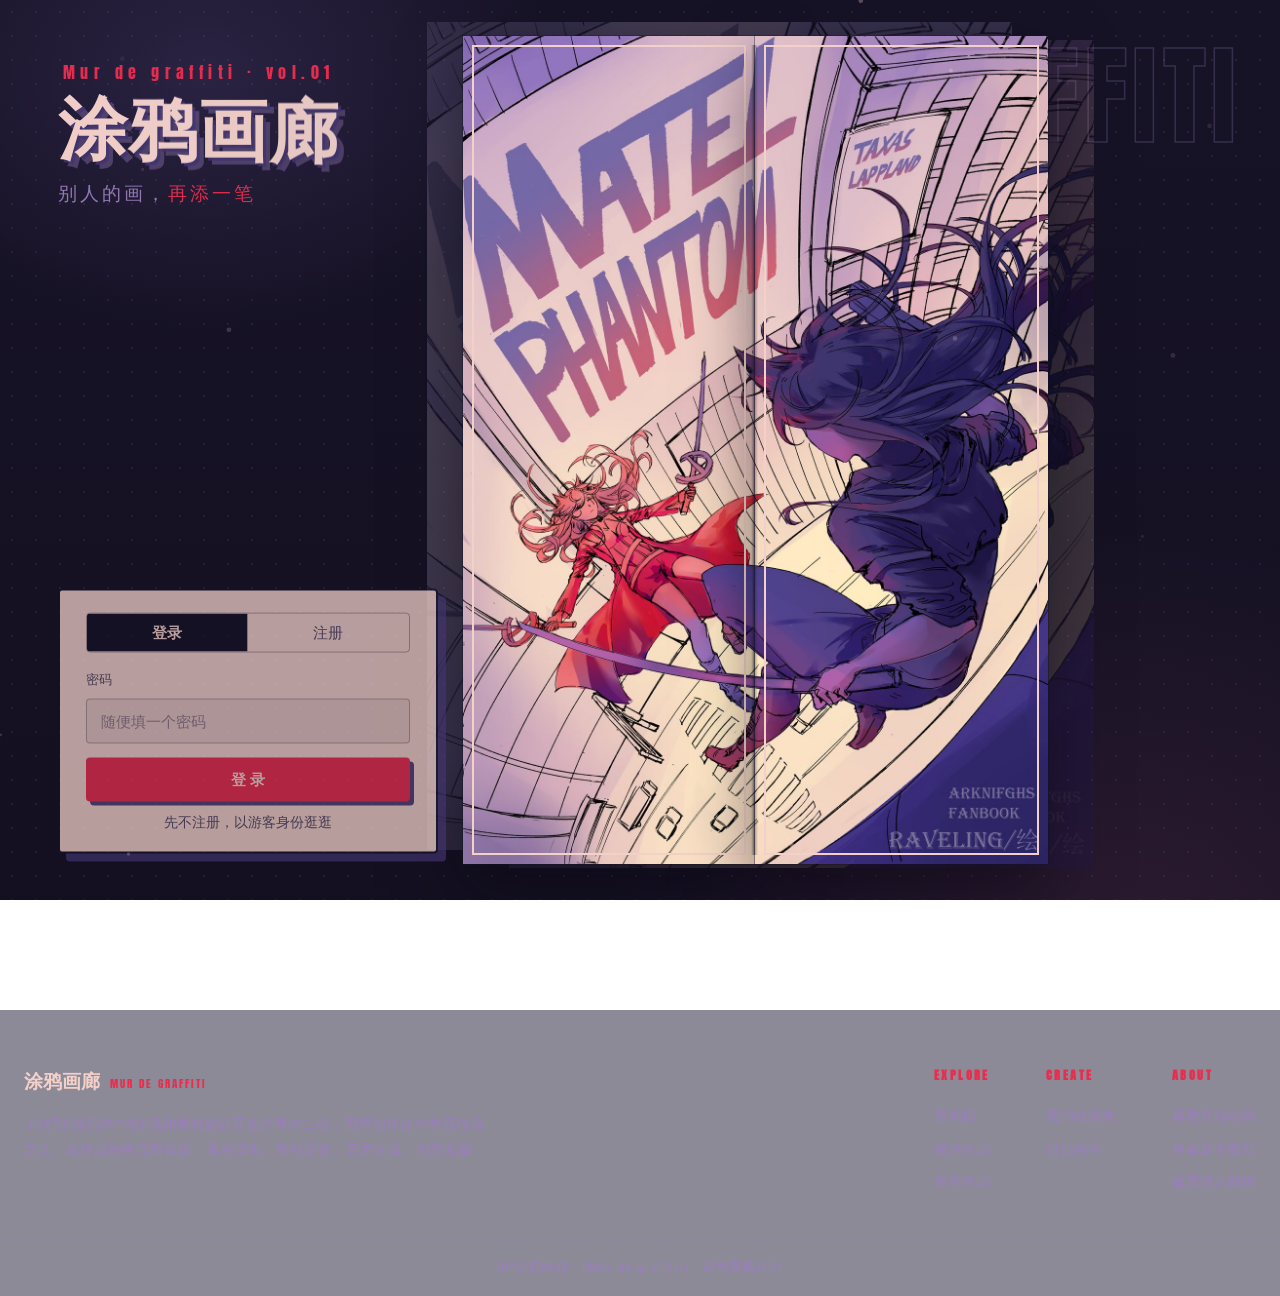
==== index.html @ 7ee77862 "AI 涂鸦画廊 demo：纯前端同人画廊（作品集浏览 / 3D 书本 / 涂鸦二次创作 / 发布 / 收藏拼贴）" ====
<!DOCTYPE html>
<html lang="zh-CN">
<head>
<meta charset="UTF-8">
<meta name="viewport" content="width=device-width, initial-scale=1.0">
<title>AI“涂鸦画廊” Mur de graffiti</title>
<meta name="description" content="AI“涂鸦画廊”：在他人作品上新建图层涂鸦、二次创作的社区画廊。作品按作品集陈列，首页是同人志封面式的整屏海报，翻开任意一集就是一整本书，每一页都欢迎你再添一笔。">
<link rel="icon" href="data:image/svg+xml,%3Csvg xmlns='http://www.w3.org/2000/svg' viewBox='0 0 64 64'%3E%3Crect width='64' height='64' rx='4' fill='%23171327'/%3E%3Ccircle cx='32' cy='33' r='15' fill='%23E82E4F'/%3E%3Ccircle cx='17' cy='16' r='3.5' fill='%239A7FBC'/%3E%3Ccircle cx='48' cy='13' r='2.5' fill='%23F3D1CA'/%3E%3C/svg%3E">
<link rel="stylesheet" href="css/common.css">
<style>
/* ================= 登录门（第一屏）：参考画作印在双开门上的海报 ================= */
.gate { position: fixed; inset: 0; z-index: 100; overflow: hidden; perspective: 1500px; --gate-shift: clamp(44px, 9vw, 150px); }
/* 深底：不透明底层单独一层（开门时淡出，让后面的首页透出来） */
.gate-back {
  position: absolute; inset: 0; z-index: 0;
  background:
    radial-gradient(560px 420px at 16% 8%, rgba(110, 90, 162, .22), transparent 62%),
    radial-gradient(900px 700px at 88% 104%, rgba(168, 80, 126, .16), transparent 58%),
    radial-gradient(rgba(154, 127, 188, .12) 1px, transparent 1.4px) 0 0 / 24px 24px,
    linear-gradient(180deg, #171327, #141021);
}
/* 底层装饰：印刷大字（反差字体撑起纯色底）+ 两层同画的错版回声（慢速浮动，制造纵深） */
.gate-bg { position: absolute; inset: 0; z-index: 1; pointer-events: none; }
.gate-outline {
  position: absolute; right: 3vw; top: 5vh;
  font-family: var(--font-en); font-size: clamp(58px, 8.5vw, 150px);
  letter-spacing: .05em; line-height: .95; text-align: right; white-space: nowrap;
  color: transparent; -webkit-text-stroke: 1.5px rgba(154, 127, 188, .26);
}
.gate-echo {
  position: absolute; left: calc(50% + var(--gate-shift)); top: 50%;
  width: 65vh; height: 92vh;
  background: url('assets/gate-bg.jpg') center / cover no-repeat;
  opacity: .22;
  animation: echoBob 9s ease-in-out infinite alternate;
}
.gate-echo.e1 {
  margin: calc(-46vh - 14px) 0 0 calc(-32.5vh - 36px);
  filter: sepia(1) hue-rotate(215deg) saturate(1.1) brightness(.9);
}
.gate-echo.e2 {
  margin: calc(-46vh + 4px) 0 0 calc(-32.5vh + 46px);
  filter: saturate(1.35) contrast(1.1); opacity: .16;
  animation-delay: -4.5s;
}
@keyframes echoBob {
  from { transform: translateY(-9px) rotate(-1.2deg); }
  to { transform: translateY(9px) rotate(1.2deg); }
}
/* 双开门：海报印在门上，中缝对开（门体透明，只有画；鼠标 3D 倾斜作用在这层） */
.gate-doors { position: absolute; inset: 0; z-index: 3; pointer-events: none; transform-style: preserve-3d; }
.door { position: absolute; top: 0; bottom: 0; width: 50%; transform-style: preserve-3d; }
.door.left { left: 0; transform-origin: left center; }
.door.right { right: 0; transform-origin: right center; }
.poster-piece {
  position: absolute; top: 50%; margin-top: -46vh;
  width: 32.5vh; height: 92vh;
  background: url('assets/gate-bg.jpg') no-repeat; background-size: 65vh auto;
  box-shadow: 0 0 0 1px rgba(23, 19, 39, .38), 0 24px 60px rgba(8, 6, 18, .5);
}
.door.left .poster-piece { right: calc(-1 * var(--gate-shift)); background-position: left center; }
.door.right .poster-piece { left: var(--gate-shift); background-position: right center; }
/* 画框纸边 + 中缝折痕 */
.poster-piece::after {
  content: ""; position: absolute; inset: 9px;
  border: 2px solid #F3D1CA; pointer-events: none;
}
.door.left .poster-piece::before, .door.right .poster-piece::before {
  content: ""; position: absolute; top: 9px; bottom: 9px; width: 7px;
  background: linear-gradient(90deg, transparent, rgba(23, 19, 39, .35), transparent);
}
.door.left .poster-piece::before { right: -4px; }
.door.right .poster-piece::before { left: -4px; }
/* 内容层：标题左上 + 卡片左下，登录不居中，画占右边 */
.gate-content {
  position: absolute; inset: 0; z-index: 5;
  display: flex; flex-direction: column; justify-content: space-between; align-items: flex-start;
  padding: clamp(24px, 4.5vw, 60px);
  pointer-events: none;
}
.gate-content > * { pointer-events: auto; }
.gate-top { max-width: 42vw; }
.gate-en {
  font-family: var(--font-en); font-size: clamp(12px, 2vw, 16px);
  letter-spacing: .34em; color: var(--amber); text-indent: .34em;
}
.gate-title {
  font-family: var(--font-display); font-weight: 800;
  font-size: clamp(46px, 5.4vw, 92px); line-height: 1.1;
  color: var(--cream); letter-spacing: .02em; margin-top: 4px;
  text-shadow: 3px 3px 0 rgba(67, 53, 114, .85), 7px 7px 0 rgba(154, 127, 188, .38);
}
.gate-title .char { display: inline-block; }
.gate-sub { color: var(--cream-dim); font-size: clamp(15px, 2.2vw, 19px); letter-spacing: .16em; margin-top: 10px; }
.gate-sub em { font-style: normal; color: var(--amber); }
/* 登录卡：灰粉纸底 + 墨色文字（与深色背景形成强反差），硬阴影印章感 */
.gate-card {
  width: min(380px, max(0px, calc(50vw + var(--gate-shift) - 32.5vh - 60px)));
  background: #F3D1CA; color: #171327;
  border: 2px solid #171327; border-radius: var(--r-panel);
  box-shadow: 8px 8px 0 rgba(67, 53, 114, .9);
  padding: 22px 26px 20px; text-align: left;
}
.gate-card .field { margin-bottom: 14px; }
.gate-card .field label { color: #5A4A66; }
.gate-card .field input {
  background: rgba(23, 19, 39, .06);
  border: 1px solid rgba(23, 19, 39, .28); border-radius: var(--r-input);
  color: #171327; font-size: 15px;
}
.gate-card .field input::placeholder { color: rgba(90, 74, 102, .6); }
.gate-card .field input:focus { border-color: var(--amber); background: rgba(232, 46, 79, .05); outline: none; }
.gate-tabs {
  display: flex; margin-bottom: 16px;
  border: 1px solid rgba(23, 19, 39, .32); border-radius: var(--r-btn); overflow: hidden;
}
.gate-tabs button {
  flex: 1; padding: 9px; background: transparent; color: #5A4A66;
  border: 0; font-size: 15px; font-weight: 500;
  transition: background .2s, color .2s;
}
.gate-tabs button + button { border-left: 1px solid rgba(23, 19, 39, .32); }
.gate-tabs button.active { background: #171327; color: #F3D1CA; font-weight: 700; }
.guest-btn {
  display: block; margin: 12px auto 0; background: none; border: 0;
  color: #5A4A66; font-size: 13.5px;
}
.guest-btn:hover { color: var(--amber-deep); }
.gate-fx { position: absolute; inset: 0; z-index: 6; width: 100%; height: 100%; pointer-events: none; }
@media (prefers-reduced-motion: reduce) {
  .gate-echo { animation: none; }
}

/* ================= 首页 hero：整屏同人志封面海报 ================= */
.hero {
  --ht: clamp(88px, 10vw, 152px);   /* 主标题字号：比主作品收敛，让中间的画更突出 */
  /* 一整屏：登录门开后首页就是一张完整的封面海报，所有内容都在这一屏里 */
  /* 注意：不设 overflow:hidden——祖先裁剪会让 preserve-3d 的螺旋首帧画不出来（悬停才补） */
  position: relative; min-height: 100dvh;
}
/* 半调网点：海报印刷颗粒（极淡，垫底） */
.hero::before {
  content: ""; position: absolute; inset: 0; z-index: 0; pointer-events: none;
  background-image: radial-gradient(rgba(154, 127, 188, .14) 1px, transparent 1.4px);
  background-size: 24px 24px;
}
.hero-main { position: absolute; inset: 0; z-index: 1; }

/* 背景印刷字（垫底的慢视差层） */
.hero-masthead {
  position: absolute; left: calc(clamp(28px, 4vw, 56px) + 6px);
  top: calc(124px + var(--ht) * 1.02 + 62px);
  z-index: 1;
  font-family: var(--font-en); font-size: clamp(30px, 3.4vw, 52px);
  letter-spacing: .18em; line-height: 1; white-space: nowrap;
  color: transparent; -webkit-text-stroke: 1px rgba(154, 127, 188, .3);
  pointer-events: none;
}

/* 超大主标题：构图主体，主作品在它正下方，不压字 */
.hero-title {
  position: absolute; left: clamp(28px, 4vw, 56px); top: 92px; z-index: 1;
  font-size: var(--ht); line-height: 1.02; font-weight: 800;
  color: var(--cream); letter-spacing: .01em;
  text-shadow: 3px 3px 0 rgba(67, 53, 114, .85), 7px 7px 0 rgba(154, 127, 188, .38);
}
.hero-title .t-line { display: block; overflow: hidden; white-space: nowrap; padding: 0 10px 14px 0; }
.hero-title .char { display: inline-block; }
/* 副行：明显小于主标题，与主题区分 */
.t-sub {
  position: absolute; left: calc(clamp(28px, 4vw, 56px) + 10px);
  top: calc(124px + var(--ht) * 1.02 + 18px);
  z-index: 3;
  font-size: clamp(17px, 1.9vw, 26px); font-weight: 700;
  color: var(--cream); letter-spacing: .05em;
}
.t-sub em { font-style: normal; color: var(--amber); }

/* 主作品：竖版海报比例，直角 + 双层硬阴影（套色错位）。
   top 与标题同源：标题 top 92 + 行高 1.02×ht + 底部 padding 14 + 2px 间隙 → 海报上沿正好
   压在标题块下沿，不再遮字；高度由 home.js 裁剪，下沿止于胶片条上方，互不重叠 */
.hero-stage {
  position: absolute; z-index: 2;
  /* 左移给右上角的双螺旋塔让位（home.js plateDims 里同源镜像这个 41vw） */
  left: clamp(470px, 41vw, 650px);
  top: calc(92px + var(--ht) * 1.02 + 16px);
  width: var(--pw, 400px); height: var(--ph, 566px);
}
.hero-art { position: absolute; inset: 0; display: block; transform: rotate(-2deg); }
/* 两片套色阴影：跟在作品后面，视差时反向微移 */
.ha-sh { position: absolute; inset: 14px 0 0 14px; background: #433572; }
.ha-sh.s1 { margin: 11px 0 0 11px; z-index: 1; }
.ha-sh.s2 { margin: 22px 0 0 22px; background: rgba(110, 90, 162, .45); z-index: 0; }
.ha-reg {
  position: absolute; inset: 0; z-index: 2;
  background: #F3D1CA; overflow: hidden;
}
.ha-reg img {
  position: absolute; inset: 0; width: 100%; height: 100%; object-fit: cover;
}
/* 印刷画框：纸边 + 细墨线 */
.ha-reg::after {
  content: ""; position: absolute; inset: 9px; z-index: 3; pointer-events: none;
  border: 2px solid #F3D1CA;
  box-shadow: 0 0 0 1px rgba(23, 19, 39, .38);
}

/* 核心操作「再添一笔」：海报印章（随主作品同组视差，最后落位） */
/* 印章左移贴在海报右下角：右缘退到塔的卡片可达区之外（塔加高后卡片会扫到这里，别叠上） */
.hero-cta { position: absolute; z-index: 4; left: calc(100% - 50px); top: 56%; display: block; }
.hero-stage.landscape .hero-cta { left: auto; right: 18px; top: auto; bottom: 18px; }
.hc-stamp {
  display: flex; flex-direction: column; align-items: center; gap: 1px;
  padding: 13px 26px 12px;
  background: var(--amber); color: #F3D1CA;
  border: 3px solid #F3D1CA; outline: 2px solid #171327;
  transform: rotate(4deg);
  box-shadow: 6px 6px 0 rgba(67, 53, 114, .9);
  transition: transform .18s;
}
.hero-cta:hover .hc-stamp { transform: rotate(2deg) translateY(-2px); }
.hc-main { font-family: var(--font-display); font-weight: 800; font-size: 26px; line-height: 1.15; white-space: nowrap; }
.hc-sub2 { font-family: var(--font-en); font-size: 10px; letter-spacing: .22em; opacity: .85; }

/* 辅助信息：期号 / 作品名 / 作者 / 日期 / 图层 / 点赞 / 序号（真实数据） */
.hero-meta {
  position: absolute; left: clamp(28px, 4vw, 56px); bottom: 128px; z-index: 3;
  border-left: 3px solid var(--amber); padding-left: 18px;
}
.hm-issue { display: flex; align-items: baseline; gap: 10px; margin-bottom: 6px; }
.hm-issue .hm-k { font-family: var(--font-en); font-size: 11px; letter-spacing: .2em; color: var(--cream-dim); }
.hm-issue .hm-v { font-family: var(--font-en); font-size: 22px; letter-spacing: .12em; color: var(--amber); }
.hm-total { font-family: var(--font-en); font-size: 13px; letter-spacing: .12em; color: var(--cream-dim); }
.hm-name { font-family: var(--font-display); font-weight: 800; font-size: clamp(23px, 2.6vw, 32px); color: var(--cream); line-height: 1.3; }
.hm-by { display: flex; gap: 8px; align-items: center; color: var(--cream-dim); font-size: 13.5px; }
.hm-dot { opacity: .6; }
.hm-badges { display: flex; gap: 8px; margin-top: 8px; flex-wrap: wrap; }
.hm-stats { display: flex; gap: 18px; align-items: center; margin-top: 8px; font-size: 13px; }
.hm-like { color: var(--amber); }
.hm-like b { font-size: 15px; }
.hm-like-lab { color: var(--cream-dim); margin-left: 6px; }
.hm-no { color: var(--cream-dim); letter-spacing: .06em; }
/* 「翻开这一集」：灰粉纸小按钮（同硬阴影体系） */
.hm-open {
  display: inline-flex; align-items: center; gap: 7px;
  margin-top: 13px; padding: 9px 16px 10px;
  background: var(--cream); color: #171327;
  border: 2px solid #171327; border-radius: 4px;
  box-shadow: 4px 4px 0 rgba(67, 53, 114, .9);
  font-family: var(--font-display); font-weight: 800; font-size: 14.5px;
  transition: transform .18s, box-shadow .18s;
}
.hm-open:hover { transform: translate(-1px, -1px); box-shadow: 6px 6px 0 rgba(67, 53, 114, .9); }
.hm-open:active { transform: translate(1px, 1px); box-shadow: 2px 2px 0 rgba(67, 53, 114, .9); }
.hm-open .aro { font-family: var(--font-ui); transition: transform .18s; }
.hm-open:hover .aro { transform: translateX(3px); }

/* 上下幅翻页 */
.hero-pager {
  position: absolute; right: clamp(28px, 4vw, 56px); bottom: 128px; z-index: 3;
  display: flex; align-items: center; gap: 12px;
}
.hp-hint { font-size: 12px; color: var(--cream-dim); letter-spacing: .08em; }
.hp-btn {
  width: 42px; height: 42px; padding: 0;
  display: inline-flex; align-items: center; justify-content: center;
  background: transparent; border: 1px solid var(--line-strong);
  color: var(--cream); font-size: 20px;
  transition: background .15s, border-color .15s, transform .15s;
}
.hp-btn:hover { background: var(--amber); border-color: var(--amber); color: #F3D1CA; transform: translate(-1px, -1px); }

/* 其他作品：底部胶片条（弱化，点选切换主作品） */
.hero-film { position: absolute; left: 0; right: 0; bottom: 14px; z-index: 3; display: flex; justify-content: center; padding: 0 24px; }
.hf-track {
  display: flex; gap: 10px; padding: 6px 10px;
  background: rgba(28, 22, 51, .55); border: 1px solid var(--line);
  max-width: calc(100vw - 48px); overflow-x: auto; scrollbar-width: none;
}
.hf-track::-webkit-scrollbar { display: none; }
.hf-th {
  position: relative; flex: none; width: 54px; height: 72px; padding: 0;
  border: 2px solid transparent; background: var(--ink-3);
  cursor: pointer; overflow: hidden;
  filter: saturate(.6) brightness(.72);
  transition: filter .25s, transform .25s, border-color .25s;
}
.hf-th img { width: 100%; height: 100%; object-fit: cover; }
.hf-lab {
  position: absolute; left: 0; right: 0; bottom: 0;
  background: rgba(23, 19, 39, .86); color: var(--cream);
  font-size: 9.5px; line-height: 15px; text-align: center;
  padding: 0 2px; white-space: nowrap; overflow: hidden; text-overflow: ellipsis;
}
.hf-th:hover { filter: saturate(.9) brightness(.9); }
.hf-th.on { border-color: var(--amber); filter: none; transform: translateY(-5px); }
.hf-th.on .hf-lab { color: var(--amber-hot); }

/* 幕布：入场时向上揭开 */
.hero-curtain {
  position: absolute; inset: 0; z-index: 40;
  background: linear-gradient(180deg, #F3D1CA 0%, #E7C3BA 52%, #D9AE9F 100%);
  box-shadow: inset 0 -12px 44px rgba(23, 19, 39, .18);
}
.hero-curtain::after {
  content: ""; position: absolute; left: 0; right: 0; bottom: 0; height: 10px;
  background: #433572; opacity: .85;
}
@media (prefers-reduced-motion: reduce) {
  .hero-curtain { display: none; }
}
@media (max-width: 1100px) {
  .hero { --ht: 11.5vw; }
  .hero-stage { left: 54vw; }
  .hero-masthead { display: none; }
}
/* 矮窗（高 ≤690：如 720p 屏上最大化的浏览器约 600~620 高）：竖排不够时
   meta 块（242 高、底部锚定）顶部会顶进标语里（1280×600 实测压 9890px²）。
   让位：标语上收（与主标题盒间隙 36→10）、meta 与翻页器同降 22px（离胶片条
   仍留 ~6px）、meta 行距收紧、两枚小徽章收起；700+ 高窗口一行都不变 */
@media (min-width: 761px) and (max-height: 690px) {
  .t-sub { top: calc(124px + var(--ht) * 1.02 - 8px); }
  .hero-meta { bottom: 106px; }
  .hero-pager { bottom: 106px; }
  .hero-meta .hm-issue { margin-bottom: 2px; }
  .hero-meta .hm-badges { display: none; }
  .hero-meta .hm-stats { margin-top: 4px; }
  .hero-meta .hm-open { margin-top: 7px; }
}

/* 迷你螺旋（hero 右上角）：代表作盘成的三股螺旋塔缓缓上升；新手教程结束后落位在这里。
   尺寸取值与 home.js plateDims 里的「海报右沿不进塔区」封顶保持一致 */
.hero-spiral {
  position: absolute; right: clamp(28px, 4.5vw, 84px); top: clamp(78px, 9vh, 118px);
  width: clamp(280px, 24vw, 360px); height: clamp(360px, 54vh, 540px);
  z-index: 3; perspective: 1400px;
}
@media (max-width: 1250px) { .hero-spiral { display: none; } }
/* 窄屏下翻页提示文字会被海报压住，隐去文字只留箭头（按钮有 aria-label） */
@media (max-width: 1250px) { .hp-hint { display: none; } }

/* ---------- 手机（≤760，与 home.js plateDims 同步）：海报页改纵向长图流 ---------- */
@media (max-width: 760px) {
  .hero-main { position: relative; inset: auto; display: flex; flex-direction: column; padding: 104px 20px 96px; }
  .hero-title { position: static; font-size: min(19vw, 76px); }
  .t-sub { position: static; margin: 10px 0 0 2px; font-size: 17px; }
  .hero-stage { position: relative; left: auto; top: auto; align-self: center; margin-top: 24px; }
  /* 印章挂到海报正下方居中（舞台高度固定，静态流会叠在画上） */
  .hero-stage .hero-cta, .hero-stage.landscape .hero-cta {
    position: absolute; left: 50%; right: auto; top: calc(100% + 18px); bottom: auto;
    transform: translateX(-50%);
  }
  .hero-cta .hc-stamp { transform: rotate(-3deg); }
  .hero-meta { position: static; margin-top: 116px; }
  .hero-pager { position: static; align-self: center; margin-top: 20px; }
  .hero-film { position: static; margin-top: 26px; padding: 0; }
  .hf-track { flex-wrap: wrap; justify-content: center; }
}
/* 3D 根给足实尺寸（0×0 的 preserve-3d 容器会让 Chromium 首帧跳过绘制、
   悬停强制重绘才出现——螺旋渲染不全 bug 的主因）；卡片锚在环中心 */
.spiral {
  position: absolute; left: 0; top: 0;
  width: 100%; height: 100%;
  transform-style: preserve-3d;
}
/* 塔的中轴：一条淡淡的竖线，让「螺旋绕轴上升」一眼可读（纯装饰，不挡操作） */
.spiral::before {
  content: ""; position: absolute; left: 50%; top: 4%; bottom: 4%;
  width: 2px; margin-left: -1px;
  background: linear-gradient(180deg, transparent, rgba(154, 127, 188, .3) 28%, rgba(154, 127, 188, .3) 72%, transparent);
}
.orbit-card {
  position: absolute; left: 50%; top: 50%;
  width: var(--cw, 150px);
  transform-style: preserve-3d;
  cursor: pointer;
}
.orbit-card .frame {
  position: relative; overflow: hidden;
  background: var(--ink-2);
  border: 1px solid var(--line-strong);
  border-radius: 4px;
  box-shadow: 0 18px 44px rgba(8, 6, 18, .5);
  transition: border-color .3s;
}
.orbit-card img { width: 100%; aspect-ratio: var(--r, 3/4); object-fit: cover; }
.orbit-card .cap {
  position: absolute; left: 0; right: 0; bottom: 0;
  padding: 26px 10px 8px;
  background: linear-gradient(transparent, rgba(23, 19, 39, .92));
  font-size: 12.5px; color: var(--cream);
  display: flex; align-items: center; gap: 6px; white-space: nowrap; overflow: hidden;
}
.orbit-card .cap .t { font-weight: 700; overflow: hidden; text-overflow: ellipsis; }
.orbit-card .cap .n { margin-left: auto; color: var(--amber-hot); font-size: 11.5px; }
.orbit-card:hover .frame { border-color: var(--amber); }
.orbit-card.lit .frame { box-shadow: 0 18px 44px rgba(8, 6, 18, .5), 0 0 44px rgba(110, 90, 162, .55); }
.orbit-card.dim { filter: brightness(.45) saturate(.8); }
/* 三股螺旋的塔架：环内三张连成三角箍、环间同股连成螺旋轨（由 home.js 放进 #spiral，
   每帧算两端点位置/朝向/长度）——塔的骨架一眼可辨 */
.rung-3d {
  position: absolute; left: 50%; top: 50%;
  height: 2px; margin-top: -1px;
  background: rgba(154, 127, 188, .6);
  border-radius: 1px;
  pointer-events: none;
}

/* 塔身氛围插画：星星/爱心/太阳/铅笔/闪光等涂鸦小元素挂在中段一圈
   （.doodle-3d 由 home.js 放进 #spiral，随教程借还一起飞；
   Z 轴在塔身内侧 → 作品卡始终压在上层），内层 .doodle 做 bling 闪烁 */
.spiral-glow {
  position: absolute; left: 50%; top: 50%; width: 78%; height: 78%;
  transform: translate(-50%, -50%);
  background: radial-gradient(closest-side, rgba(110, 90, 162, .3), transparent 72%);
  border-radius: 50%; pointer-events: none;
}
.doodle-3d { position: absolute; left: 50%; top: 50%; transform-style: preserve-3d; }
.doodle {
  display: block; width: 100%; height: 100%;
  animation: doodleBling var(--db, 5.5s) ease-in-out var(--dd, 0s) infinite;
}
.doodle.warm { color: var(--amber); }
.doodle.lav { color: #9A7FBC; }
.doodle.cream { color: var(--cream); }
.doodle svg { width: 100%; height: 100%; display: block; }
@keyframes doodleBling {
  0%, 100% { opacity: .5; transform: scale(.78); }
  38% { opacity: 1; transform: scale(1.14); filter: drop-shadow(0 0 9px currentColor); }
  55% { opacity: .95; transform: scale(.96); }
  72% { opacity: .62; transform: scale(.85); }
}
@media (prefers-reduced-motion: reduce) { .doodle { animation: none; opacity: .85; } }

/* 持续氛围特效画布：漂浮墨尘 + 二次元闪光（js/fx.js 绘制，幕布之下、内容之上） */
.fx-layer {
  position: absolute; inset: 0; width: 100%; height: 100%;
  z-index: 25; pointer-events: none;
}
@media (prefers-reduced-motion: reduce) { .fx-layer { display: none; } }

/* 底部裁切线：海报印刷的裁切标 */
.hero::after {
  content: ""; position: absolute; left: 0; right: 0; bottom: 0; height: 3px; z-index: 5;
  background: linear-gradient(90deg, transparent, rgba(232, 46, 79, .65) 18%, rgba(232, 46, 79, .65) 82%, transparent);
  pointer-events: none;
}

/* ================= 新手教程：盖在虚化的首页上（第一次进门时） ================= */
body.tour-on #site-nav, body.tour-on main, body.tour-on #site-footer { filter: blur(14px); }
#site-nav, main, #site-footer { transition: filter .5s ease; }
.tour {
  position: fixed; inset: 0; z-index: 90;
  display: flex; align-items: center; justify-content: center; padding: 24px;
}
.tour[hidden] { display: none; }   /* 自己设了 display:flex，需要显式压住 hidden 属性 */
.tour-card {
  position: relative; width: min(700px, 94vw); max-height: 92vh; overflow: auto;
  background: #F3D1CA; color: #171327;
  border: 2px solid #171327; border-radius: 4px;
  box-shadow: 12px 12px 0 rgba(67, 53, 114, .9);
  padding: 32px 38px 30px;
}
.tour-skip {
  position: absolute; top: 12px; right: 16px; z-index: 2;
  background: none; border: 0; color: #5A4A66; font-size: 13px;
}
.tour-skip:hover { color: var(--amber-deep); }
.tour-eyebrow {
  font-family: var(--font-en); font-size: 12px; letter-spacing: .22em;
  color: var(--amber-deep); text-transform: uppercase;
}
.tour-h2 { font-size: clamp(26px, 3.4vw, 38px); margin: 8px 0 10px; line-height: 1.25; }
.tour-p { color: #5A4A66; font-size: 14.5px; max-width: 56ch; }
.tour-how { display: grid; grid-template-columns: repeat(3, 1fr); gap: 18px; margin: 24px 0 20px; }
.th-item { text-align: center; }
.th-pic { height: 132px; overflow: hidden; border: 2px solid #171327; border-radius: 4px; }
.th-pic img { width: 100%; height: 100%; object-fit: cover; }
.th-word {
  font-family: var(--font-display); font-weight: 800; font-size: 36px;
  color: #171327; margin-top: 10px; line-height: 1.1;
}
.th-item p { color: #5A4A66; font-size: 13px; margin-top: 4px; }
.tour-actions { display: flex; align-items: center; justify-content: center; gap: 16px; margin-top: 22px; }
.tour-actions .btn-text { color: #5A4A66; }
.tour-spiral {
  position: relative; height: clamp(300px, 46vh, 470px);
  margin: 4px -12px 0; perspective: 1600px;
  pointer-events: none;   /* 教程里的螺旋只看不点 */
}
@media (max-width: 640px) {
  .tour-how { grid-template-columns: 1fr; }
  .th-pic { height: 90px; }
}
</style>
</head>
<body>

<a class="skip" href="#main">跳到正文</a>

<!-- ===== 登录门：参考画作印在双开门上的海报（登录不居中，画占右边） ===== -->
<div id="gate" class="gate">
  <div class="gate-back" aria-hidden="true"></div>
  <div class="gate-bg" aria-hidden="true">
    <div class="gate-outline">MUR DE GRAFFITI</div>
    <div class="gate-echo e1"></div>
    <div class="gate-echo e2"></div>
  </div>
  <div class="gate-doors" id="gateDoors" aria-hidden="true">
    <div class="door left" id="doorL"><span class="poster-piece"></span></div>
    <div class="door right" id="doorR"><span class="poster-piece"></span></div>
  </div>
  <canvas class="fx-layer gate-fx" aria-hidden="true"></canvas>
  <div class="gate-content">
    <div class="gate-top">
      <div class="gate-en">Mur de graffiti · vol.01</div>
      <h1 class="gate-title" id="gateTitle">涂鸦画廊</h1>
      <p class="gate-sub">别人的画，<em>再添一笔</em></p>
    </div>

    <div class="gate-card" id="loginCard">
      <div class="gate-tabs">
        <button id="tabLogin" class="active" onclick="gateTab('login')">登录</button>
        <button id="tabReg" onclick="gateTab('reg')">注册</button>
      </div>
      <div class="field" id="rowName" style="display:none">
        <label for="fName">昵称（起个涂鸦名）</label>
        <input id="fName" placeholder="比如：夜行猫">
      </div>
      <div class="field">
        <label for="fPass">密码</label>
        <input id="fPass" type="password" placeholder="随便填一个密码">
      </div>
      <div class="field" id="rowPass2" style="display:none">
        <label for="fPass2">再输一遍密码</label>
        <input id="fPass2" type="password" placeholder="和上面一致">
      </div>
      <button class="btn" style="width:100%" onclick="gateSubmit()" id="submitBtn">登 录</button>
      <button class="guest-btn" onclick="guestIn()">先不注册，以游客身份逛逛</button>
    </div>

    <div class="gate-card" id="welcomeCard" style="display:none">
      <p style="font-family:var(--font-display);font-weight:800;font-size:19px;color:#171327">欢迎回来，<span id="welcomeName" style="color:var(--amber-deep)"></span></p>
      <button class="btn" style="width:100%;margin-top:14px" onclick="window.openGate()">继续逛画廊</button>
    </div>
  </div>
</div>

<header id="site-nav" data-active="home"></header>

<main id="main">

  <!-- ===== hero：一整屏同人志封面海报（首页唯一内容） ===== -->
  <section class="hero" id="hero">
    <canvas class="fx-layer hero-fx" aria-hidden="true"></canvas>
    <div class="hero-main" id="heroMain">
      <div class="hero-masthead" aria-hidden="true">MUR DE GRAFFITI</div>

      <h1 class="hero-title" id="heroTitle">
        <span class="t-line">涂鸦画廊</span>
      </h1>
      <p class="t-sub">别人的画，<em>再添一笔</em></p>

      <div class="hero-stage" id="heroStage">
        <a class="hero-art" id="heroArt" href="artwork.html?id=w101" aria-label="翻开这一集">
          <span class="ha-sh s2" aria-hidden="true"></span>
          <span class="ha-sh s1" aria-hidden="true"></span>
          <span class="ha-reg">
            <img id="heroImg" src="assets/art/w101.jpg" alt="文创设计">
          </span>
        </a>
        <a class="hero-cta" id="heroCta" href="artwork.html?id=w101" aria-label="再添一笔：在封面上涂鸦">
          <span class="hc-stamp">
            <span class="hc-main">再添一笔</span>
            <span class="hc-sub2">Add a layer</span>
          </span>
        </a>
      </div>

      <!-- 迷你螺旋：每个作品集挑出的代表画盘成一座三股螺旋塔（新手教程里放大展示，结束后飞回这里） -->
      <div class="hero-spiral" id="heroSpiral">
        <div class="spiral" id="spiral"></div>
      </div>

      <div class="hero-meta" id="heroMeta">
        <div class="hm-issue"><span class="hm-k en">Set</span><span class="hm-v" id="heroIssue">01</span><span class="hm-total" id="heroTotal">/ 07</span></div>
        <div class="hm-name" id="heroName">文创设计</div>
        <div class="hm-by"><span id="heroAuthor">朱涵书</span><span class="hm-dot">·</span><span id="heroDate">共 9 幅</span></div>
        <div class="hm-badges">
          <span class="sticker amber" id="heroCat">手绘</span>
          <span class="sticker" id="heroCoverBadge">本集封面 · 设计1</span>
        </div>
        <div class="hm-stats"><span class="hm-like">❤ <b id="heroLikes">0</b><span class="hm-like-lab">全集点赞</span></span></div>
        <a class="hm-open" id="heroOpen" href="set.html?id=s1">翻开这一集 · <span class="open-n">9</span> 幅 <span class="aro">→</span></a>
      </div>

      <div class="hero-pager">
        <span class="hp-hint">上一集 / 下一集</span>
        <button class="hp-btn" id="heroPrev" aria-label="上一集">‹</button>
        <button class="hp-btn" id="heroNext" aria-label="下一集">›</button>
      </div>

      <div class="hero-film">
        <div class="hf-track" id="heroFilm"></div>
      </div>

      <div class="hero-curtain" id="heroCurtain" aria-hidden="true"></div>
    </div>
  </section>

</main>

<footer id="site-footer"></footer>

<!-- ===== 新手教程：第一次进门时浮在虚化的首页上 ===== -->
<div class="tour" id="tour" hidden>
  <div class="tour-card" id="tourCard">
    <button class="tour-skip" id="tourSkip">跳过教程</button>

    <div class="tour-step" id="tourStep1">
      <div class="tour-eyebrow">玩法速览 · 3 招</div>
      <h2 class="tour-h2">一张画，越画越热闹</h2>
      <p class="tour-p">别人传上来的画，谁都可以在上面新建图层——原作品完整保留、署名清晰，人越多画越热闹。</p>
      <div class="tour-how">
        <div class="th-item">
          <div class="th-pic"><img src="assets/art/w101.jpg" alt="在画上新建图层涂鸦"></div>
          <div class="th-word">画</div>
          <p>选颜色和粗细，直接在画上涂</p>
        </div>
        <div class="th-item">
          <div class="th-pic"><img src="assets/art/w701.jpg" alt="图层开关示意"></div>
          <div class="th-word">开</div>
          <p>图层自由开关，逐层对比</p>
        </div>
        <div class="th-item">
          <div class="th-pic"><img src="assets/materials/m01.png" alt="拼贴示意"></div>
          <div class="th-word">拼</div>
          <p>收藏进画布，自由拼贴</p>
        </div>
      </div>
      <div class="tour-actions">
        <button class="btn" id="tourNext">下一步</button>
      </div>
    </div>

    <div class="tour-step" id="tourStep2" hidden>
      <h2 class="tour-h2">作品盘旋而上</h2>
      <p class="tour-p">每个作品集挑出的代表画盘成一座不停往上长的塔——看中哪幅点哪幅，每一幅都能再添一笔。</p>
      <div class="tour-spiral" id="tourSpiral"></div>
      <div class="tour-actions">
        <button class="btn-text" id="tourBack">← 上一步</button>
        <button class="btn" id="tourStart">让我们开始吧！</button>
      </div>
    </div>
  </div>
</div>

<script src="assets/lib/gsap/gsap.min.js"></script>
<script src="assets/lib/gsap/ScrollTrigger.min.js"></script>
<script src="assets/lib/gsap/SplitText.min.js"></script>
<script src="js/data.js"></script>
<script src="js/common.js"></script>
<script src="js/gate.js"></script>
<script src="js/fx.js"></script>
<script src="js/home.js"></script>
</body>
</html>
---- css/common.css ----
/* ============================================================
   AI“涂鸦画廊” v5 设计系统「同人志封面 Poster」
   - 底色：深靛蓝（近黑墨紫），参考图与作品暖色在其上形成冷暖对比
   - 强调色：猩红（克制使用：核心操作、当前状态、页码、图层标记）
   - 纸色文字：灰粉纸 + 薰衣草紫次级文字
   - 圆角体系：全站直角 4px（海报印刷感，取消大量圆角与药丸）
   - 动效：GSAP（开场门、海报入场、视差、作品切换、螺旋、书本翻页）
   - 支持 prefers-reduced-motion 全降级
   ============================================================ */

@font-face {
  font-family: 'Anton';
  src: url('../assets/fonts/anton.woff2') format('woff2');
  font-weight: 400;
  font-display: swap;
}
@font-face {
  font-family: 'Space Grotesk';
  src: url('../assets/fonts/sg-400.woff2') format('woff2');
  font-weight: 400;
  font-display: swap;
}
@font-face {
  font-family: 'Space Grotesk';
  src: url('../assets/fonts/sg-500.woff2') format('woff2');
  font-weight: 500;
  font-display: swap;
}
@font-face {
  font-family: 'Space Grotesk';
  src: url('../assets/fonts/sg-700.woff2') format('woff2');
  font-weight: 700;
  font-display: swap;
}

:root {
  /* 深靛蓝底（深→浅用于分区与描边） */
  --ink-0: #171327;
  --ink-1: #1C1633;
  --ink-2: #21194F;
  --ink-3: #2E2465;
  --ink-4: #433572;

  /* 猩红（唯一强调色，克制使用） */
  --amber: #E82E4F;
  --amber-hot: #FF5C78;
  --amber-deep: #B81F3E;

  /* 灰粉纸文字 + 薰衣草紫次级文字 */
  --cream: #F3D1CA;
  --cream-dim: #9A7FBC;

  /* 语义色 */
  --heart: #E82E4F;
  --ok: #7E9A6E;

  --line: rgba(154, 127, 188, .18);
  --line-strong: rgba(154, 127, 188, .4);

  /* 圆角体系（全站直角 4px，见文件头注释） */
  --r-card: 4px;
  --r-btn: 4px;
  --r-input: 4px;
  --r-panel: 4px;

  --font-display: 'Microsoft YaHei', 'PingFang SC', 'Noto Sans SC', sans-serif;
  --font-en: 'Anton', 'Arial Narrow', sans-serif;
  --font-ui: 'Space Grotesk', 'Microsoft YaHei', sans-serif;

  --shadow-soft: 0 14px 44px rgba(8, 6, 18, .55);
  --glow-amber: 0 8px 30px rgba(232, 46, 79, .32);
}

/* ================= 基础 ================= */
* { margin: 0; padding: 0; box-sizing: border-box; }
html { scroll-behavior: smooth; }
body {
  background:
    radial-gradient(1100px 620px at 82% -8%, rgba(110, 90, 162, .18), transparent 60%),
    radial-gradient(900px 700px at 4% 108%, rgba(168, 80, 126, .12), transparent 55%),
    linear-gradient(180deg, #171327, #141021);
  background-attachment: fixed;
  color: var(--cream);
  font-family: var(--font-ui);
  font-size: 16px;
  line-height: 1.75;
  min-height: 100vh;
  -webkit-font-smoothing: antialiased;
}
/* 颗粒噪点：固定层，只覆盖不动层 */
body::after {
  content: "";
  position: fixed; inset: 0; z-index: 80;
  pointer-events: none;
  opacity: .05;
  background-image: url("data:image/svg+xml,%3Csvg xmlns='http://www.w3.org/2000/svg' width='140' height='140'%3E%3Cfilter id='n'%3E%3CfeTurbulence type='fractalNoise' baseFrequency='.85' numOctaves='2'/%3E%3C/filter%3E%3Crect width='140' height='140' filter='url(%23n)' opacity='.6'/%3E%3C/svg%3E");
}
img { display: block; max-width: 100%; }
a { color: inherit; text-decoration: none; }
button { font-family: inherit; cursor: pointer; }
input, select, textarea { font-family: inherit; }
::selection { background: var(--amber); color: #171327; }
:focus-visible { outline: 2px solid var(--amber); outline-offset: 3px; border-radius: 2px; }

/* 键盘用户跳过导航 */
.skip {
  position: absolute; left: -999px; top: 0; z-index: 200;
  background: var(--amber); color: #171327;
  padding: 10px 18px; border-radius: 0 0 4px 0; font-weight: 700;
}
.skip:focus { left: 0; }

.wrap { max-width: 1320px; margin: 0 auto; padding: 0 24px; }

h1, h2, h3 { font-family: var(--font-display); font-weight: 800; letter-spacing: .01em; }
.en { font-family: var(--font-en); text-transform: uppercase; letter-spacing: .14em; }

/* ================= 图标（Phosphor 蒙版图标，颜色跟 currentColor） ================= */
.ico {
  display: inline-block; width: 18px; height: 18px; flex: none;
  background: currentColor;
  -webkit-mask: var(--ico) center / contain no-repeat;
  mask: var(--ico) center / contain no-repeat;
}

/* ================= 顶栏：单行、≤64px，弱化视觉权重 ================= */
.site-nav {
  position: fixed; top: 0; left: 0; right: 0; z-index: 70;
  height: 64px;
  background: rgba(23, 19, 39, .72);
  -webkit-backdrop-filter: blur(14px);
  backdrop-filter: blur(14px);
  border-bottom: 1px solid var(--line);
}
.nav-inner {
  max-width: 1320px; margin: 0 auto; padding: 0 24px;
  height: 100%; display: flex; align-items: center; gap: 28px;
}
.logo { display: flex; align-items: baseline; gap: 10px; white-space: nowrap; }
.logo-cn { font-family: var(--font-display); font-weight: 800; font-size: 19px; color: var(--cream); }
.logo-en { font-family: var(--font-en); font-size: 11px; letter-spacing: .18em; color: var(--amber); }
.nav-links { display: flex; gap: 26px; margin-left: 8px; }
.nav-links a {
  font-size: 15px; color: var(--cream-dim); padding: 6px 2px;
  position: relative; transition: color .2s; white-space: nowrap;
}
.nav-links a::after {
  content: ""; position: absolute; left: 0; right: 100%; bottom: 0;
  height: 2px; background: var(--amber);
  transition: right .25s;
}
.nav-links a:hover, .nav-links a.active { color: var(--cream); }
.nav-links a:hover::after, .nav-links a.active::after { right: 0; }
.nav-user { margin-left: auto; display: flex; align-items: center; gap: 12px; white-space: nowrap; }
.nav-user .avatar {
  width: 30px; height: 30px; border-radius: 4px;
  background: var(--amber); color: #171327;
  display: inline-flex; align-items: center; justify-content: center;
  font-weight: 700; font-size: 15px;
}
.nav-user .uname { font-size: 14px; color: var(--cream); }
.nav-user .link { font-size: 13px; color: var(--cream-dim); }
.nav-user .link:hover { color: var(--amber); }

/* ================= 按钮：直角 + 硬阴影（海报印章感） ================= */
.btn {
  display: inline-flex; align-items: center; justify-content: center; gap: 8px;
  padding: 12px 28px; border: 0; border-radius: var(--r-btn);
  background: var(--amber);
  color: #F3D1CA; font-weight: 700; font-size: 15px;
  box-shadow: 4px 4px 0 rgba(67, 53, 114, .9);
  transition: transform .15s, box-shadow .15s, background .15s;
  white-space: nowrap;
}
.btn:hover { transform: translate(-1px, -1px); background: var(--amber-hot); box-shadow: 6px 6px 0 rgba(67, 53, 114, .9); }
.btn:active { transform: translate(2px, 2px); box-shadow: 1px 1px 0 rgba(67, 53, 114, .9); }
.btn.small { padding: 8px 18px; font-size: 14px; }
.btn:disabled { opacity: .5; cursor: wait; transform: none; }
.btn-ghost {
  display: inline-flex; align-items: center; justify-content: center; gap: 8px;
  padding: 11px 26px; border-radius: var(--r-btn);
  background: transparent; border: 1px solid var(--line-strong);
  color: var(--cream); font-size: 15px; font-weight: 500;
  transition: border-color .18s, color .18s, transform .18s;
  white-space: nowrap;
}
.btn-ghost:hover { border-color: var(--amber); color: var(--amber-hot); transform: translate(-1px, -1px); }
.btn-ghost:active { transform: translate(1px, 1px); }
.btn-ghost.small { padding: 7px 16px; font-size: 14px; }
.btn-text { background: none; border: 0; color: var(--cream-dim); font-size: 14px; padding: 4px 8px; }
.btn-text:hover { color: var(--amber); }

/* ================= 表单 ================= */
.field { margin-bottom: 16px; }
.field label { display: block; font-size: 13px; color: var(--cream-dim); margin-bottom: 8px; letter-spacing: .03em; }
.field input, .field select, .field textarea {
  width: 100%; padding: 12px 14px;
  background: rgba(33, 25, 79, .55);
  border: 1px solid var(--line);
  border-radius: var(--r-input);
  color: var(--cream); font-size: 15px;
  transition: border-color .2s, background .2s;
}
.field input::placeholder { color: rgba(154, 127, 188, .55); }
.field input:focus, .field select:focus, .field textarea:focus {
  border-color: var(--amber); background: rgba(232, 46, 79, .05); outline: none;
}
.field select option { background: #21194F; color: var(--cream); }
.field .help { font-size: 12px; color: var(--cream-dim); margin-top: 6px; }
.field .err { font-size: 12px; color: var(--heart); margin-top: 6px; }

/* ================= 标签 / 徽章 ================= */
.tag {
  display: inline-block; padding: 2px 10px;
  border: 1px solid var(--line-strong); border-radius: 2px;
  font-size: 12px; color: var(--cream-dim); white-space: nowrap;
}
.tag.amber { border-color: rgba(232, 46, 79, .55); background: rgba(232, 46, 79, .12); color: #F3D1CA; }
.sticker {
  display: inline-flex; align-items: center; gap: 5px;
  padding: 3px 12px; border-radius: 2px;
  background: var(--ink-3); border: 1px solid var(--line-strong);
  font-size: 12px; color: var(--cream);
}
.sticker.amber { background: rgba(232, 46, 79, .16); border-color: rgba(232, 46, 79, .55); color: #F3D1CA; }

/* ================= 区块标题（左对齐大标题 + 副文，克制使用眉标） ================= */
.section-head { margin: 96px 0 40px; max-width: 720px; }
.section-head h2 { font-size: clamp(28px, 4vw, 46px); line-height: 1.25; color: var(--cream); }
.section-head .sub { margin-top: 14px; color: var(--cream-dim); font-size: 15px; max-width: 65ch; }
.section-head .sub a { color: var(--amber); border-bottom: 1px solid rgba(232, 46, 79, .4); }
.eyebrow {
  display: inline-flex; align-items: center; gap: 8px;
  font-family: var(--font-en); font-size: 12px; letter-spacing: .22em;
  color: var(--amber); margin-bottom: 14px; text-transform: uppercase;
}
.eyebrow::before { content: ""; width: 22px; height: 1px; background: var(--amber); }

/* ================= 聚光灯卡片（鼠标跟随薰衣草光 + 3D 倾斜） ================= */
.spot {
  position: relative; overflow: hidden;
  background: var(--ink-2);
  border: 1px solid var(--line);
  border-radius: var(--r-card);
  transition: border-color .25s, transform .25s, box-shadow .25s;
  will-change: transform;
}
.spot::before {
  content: ""; position: absolute; inset: 0; z-index: 1; pointer-events: none;
  background: radial-gradient(420px circle at var(--mx, 50%) var(--my, 50%), rgba(110, 90, 162, .3), transparent 65%);
  opacity: 0; transition: opacity .3s;
}
.spot:hover { border-color: rgba(232, 46, 79, .5); box-shadow: var(--shadow-soft), var(--glow-amber); }
.spot:hover::before { opacity: 1; }

/* ================= 提示 toast ================= */
#toast {
  position: fixed; left: 50%; bottom: 30px; z-index: 150;
  transform: translate(-50%, 24px);
  background: #21194F; color: #F3D1CA;
  border: 1px solid var(--line-strong); border-left: 3px solid var(--amber);
  border-radius: 4px; padding: 12px 22px; font-size: 14px;
  opacity: 0; pointer-events: none;
  transition: opacity .3s, transform .3s;
  max-width: min(92vw, 560px); text-align: center;
  box-shadow: var(--shadow-soft);
}
#toast.show { opacity: 1; transform: translate(-50%, 0); }

/* 点赞爱心爆开 */
.heart-burst {
  position: fixed; z-index: 160; pointer-events: none; font-size: 18px;
  animation: burst 1s ease-out forwards;
}
@keyframes burst {
  from { transform: translate(0, 0) rotate(0) scale(.6); opacity: 1; }
  to { transform: translate(var(--dx), var(--dy)) rotate(var(--rot)) scale(1.15); opacity: 0; }
}

/* ================= 空状态 ================= */
.empty { text-align: center; padding: 70px 20px; color: var(--cream-dim); }
.empty .big { font-size: 44px; margin-bottom: 10px; opacity: .85; }
.empty a { color: var(--amber); border-bottom: 1px solid rgba(232, 46, 79, .4); }

/* ================= 页脚 ================= */
.site-footer { border-top: 1px solid var(--line); margin-top: 110px; background: rgba(28, 22, 51, .5); }
.footer-inner {
  max-width: 1320px; margin: 0 auto; padding: 54px 24px 40px;
  display: grid; grid-template-columns: 1.2fr 1fr; gap: 48px;
}
.footer-brand p { color: var(--cream-dim); font-size: 14px; margin-top: 14px; max-width: 52ch; }
.footer-links { display: flex; gap: 56px; justify-content: flex-end; }
.footer-links h4 { font-family: var(--font-en); font-size: 12px; letter-spacing: .2em; color: var(--amber); margin-bottom: 14px; text-transform: uppercase; }
.footer-links a { display: block; color: var(--cream-dim); font-size: 14px; padding: 4px 0; }
.footer-links a:hover { color: var(--cream); }
.footer-bottom {
  border-top: 1px solid var(--line);
  padding: 18px 24px; text-align: center;
  color: var(--cream-dim); font-size: 12.5px; letter-spacing: .04em;
}
@media (max-width: 820px) {
  .footer-inner { grid-template-columns: 1fr; gap: 30px; }
  .footer-links { justify-content: flex-start; }
}
/* 窄屏导航：收起英文副标与用户名，链接区可横滑，避免被裁掉 */
@media (max-width: 760px) {
  .nav-inner { padding: 0 14px; gap: 12px; }
  .logo-en { display: none; }
  .logo-cn { font-size: 17px; }
  .nav-links { flex: 1; gap: 13px; margin-left: 0; overflow-x: auto; scrollbar-width: none; }
  .nav-links::-webkit-scrollbar { display: none; }
  .nav-links a { font-size: 13.5px; }
  .nav-user { gap: 8px; }
  .nav-user .uname { display: none; }
}

/* ================= 页面切换转场：离开时整页淡出，进入时正文上浮淡入 ================= */
html { transition: opacity .22s ease; }
html.leaving { opacity: 0; }
main { animation: pageIn .45s cubic-bezier(.16, 1, .3, 1) both; }
@keyframes pageIn {
  from { opacity: 0; transform: translateY(12px); }
}
@media (prefers-reduced-motion: reduce) {
  html { transition: none; }
  main { animation: none; }
}

/* ================= 通用入场（无 JS 时也有基础动效） ================= */
.fade-up { opacity: 0; transform: translateY(26px); }
@media (prefers-reduced-motion: no-preference) {
  .fade-up.gone { animation: fadeUp .7s cubic-bezier(.16, 1, .3, 1) forwards; }
}
@keyframes fadeUp { to { opacity: 1; transform: none; } }

/* ================= 减弱动效：全部降级 ================= */
@media (prefers-reduced-motion: reduce) {
  html { scroll-behavior: auto; }
  *, *::before, *::after { animation-duration: .01ms !important; animation-iteration-count: 1 !important; transition-duration: .01ms !important; }
  .fade-up { opacity: 1; transform: none; }
}
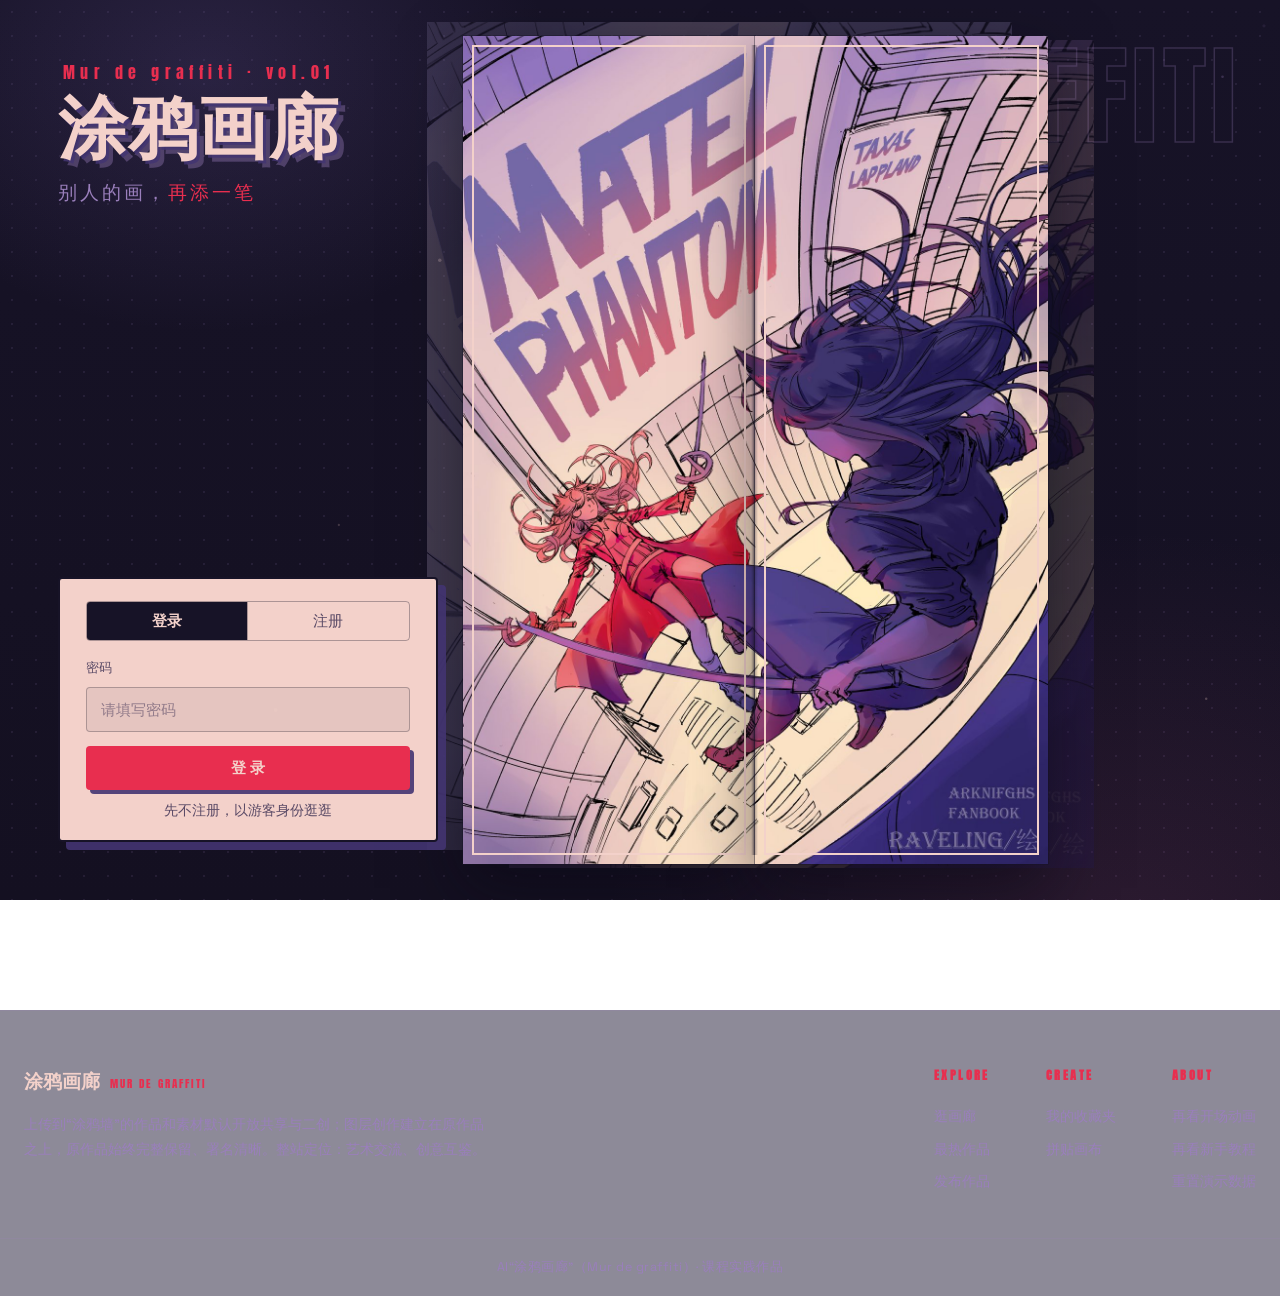
==== commit 89e38ddf: "2026-10-03 刘添屹：修改登录界面文案——密码提示改为「请填写密码」（原「随便填一个密码」）；README 更新记录同步" ====
--- a/index.html
+++ b/index.html
@@ -529,7 +529,7 @@
       </div>
       <div class="field">
         <label for="fPass">密码</label>
-        <input id="fPass" type="password" placeholder="随便填一个密码">
+        <input id="fPass" type="password" placeholder="请填写密码">
       </div>
       <div class="field" id="rowPass2" style="display:none">
         <label for="fPass2">再输一遍密码</label>
